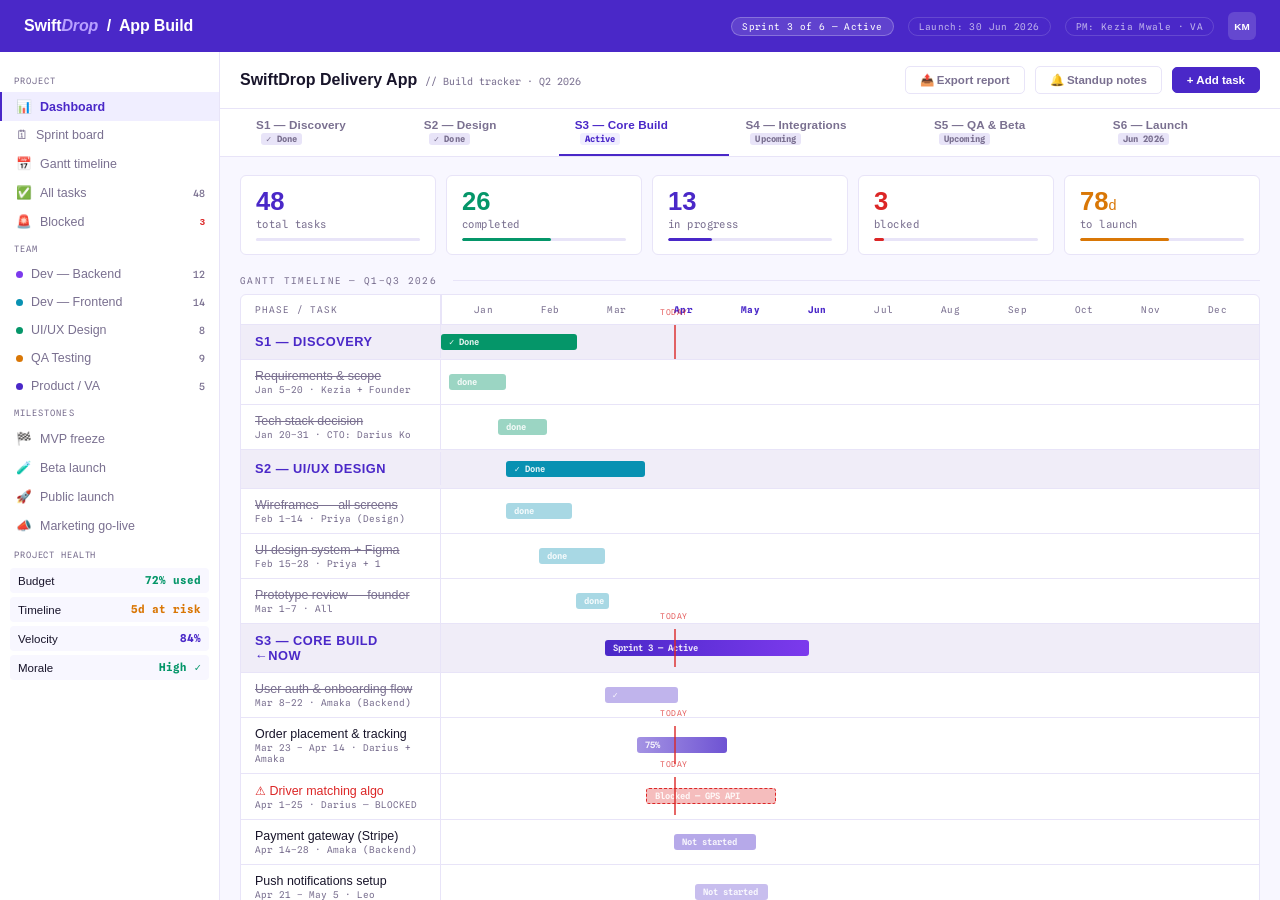
==== pages/app-build-project-tracker.html @ dd09ca9e "Initial commit of optimized portfolio project" ====
<!DOCTYPE html>
<html lang="en">
<head>
<meta charset="UTF-8"/>
<meta name="viewport" content="width=device-width, initial-scale=1.0"/>
<title>Project Tracker — SwiftDrop App</title>
<link href="https://fonts.googleapis.com/css2?family=Cabinet+Grotesk:wght@300;400;500;700;800&family=Spline+Sans+Mono:wght@300;400;500&display=swap" rel="stylesheet"/>
<style>
*,*::before,*::after{box-sizing:border-box;margin:0;padding:0;}
:root{
  --bg:#f8f7ff;
  --white:#ffffff;
  --ink:#18142a;
  --purple:#4a28c8;
  --purple-lt:#6a48e8;
  --purple-pale:#f0eeff;
  --violet:#7c3aed;
  --teal:#0891b2;
  --green:#059669;
  --amber:#d97706;
  --red:#dc2626;
  --fog:#e8e4f8;
  --fog2:#f0edf8;
  --muted:#7a7090;
  --text:#18142a;
  --sans:'Cabinet Grotesk',sans-serif;
  --mono:'Spline Sans Mono',monospace;
}
body{background:var(--bg);font-family:var(--sans);color:var(--text);min-height:100vh;font-size:13px;}
@keyframes fadeUp{from{opacity:0;transform:translateY(8px);}to{opacity:1;transform:translateY(0);}}
@keyframes barSlide{from{width:0;}to{}}
.f1{animation:fadeUp .4s ease both .05s;}
.f2{animation:fadeUp .4s ease both .1s;}
.f3{animation:fadeUp .4s ease both .15s;}
.f4{animation:fadeUp .4s ease both .2s;}
.f5{animation:fadeUp .4s ease both .25s;}

/* TOPBAR */
.topbar{height:52px;background:var(--purple);display:flex;align-items:center;padding:0 24px;gap:14px;}
.brand{font-family:var(--sans);font-weight:800;font-size:1rem;color:#fff;letter-spacing:-.01em;}
.brand em{font-style:italic;color:#b8a0ff;}
.tb-sep{flex:1;}
.tb-chip{font-family:var(--mono);font-size:.58rem;padding:3px 10px;border-radius:40px;border:1px solid rgba(255,255,255,.15);color:rgba(255,255,255,.65);letter-spacing:.04em;}
.tb-chip.hi{background:rgba(255,255,255,.12);color:#fff;border-color:rgba(255,255,255,.25);}
.tb-avatar{width:28px;height:28px;border-radius:6px;background:rgba(255,255,255,.15);display:flex;align-items:center;justify-content:center;font-size:.62rem;font-weight:700;color:#fff;font-family:var(--sans);}

/* LAYOUT */
.shell{display:flex;height:calc(100vh - 52px);}

/* LEFT */
.left{width:220px;background:var(--white);border-right:1px solid var(--fog);display:flex;flex-direction:column;padding:16px 0;overflow-y:auto;flex-shrink:0;}
.ls-label{font-family:var(--mono);font-size:.55rem;letter-spacing:.12em;text-transform:uppercase;color:var(--muted);padding:0 14px 6px;margin-top:8px;}
.ls-item{display:flex;align-items:center;gap:8px;padding:7px 14px;font-size:.78rem;font-weight:500;color:var(--muted);cursor:pointer;border-left:2px solid transparent;transition:all .12s;}
.ls-item:hover{background:var(--fog2);color:var(--ink);}
.ls-item.active{border-left-color:var(--purple);background:var(--purple-pale);color:var(--purple);font-weight:700;}
.ls-dot{width:7px;height:7px;border-radius:50%;flex-shrink:0;}
.ls-count{margin-left:auto;font-size:.62rem;font-family:var(--mono);color:var(--muted);}
.ls-alert{margin-left:auto;font-size:.6rem;font-weight:700;color:var(--red);}

.health-wrap{margin:10px 10px 4px;}
.health-title{font-family:var(--mono);font-size:.55rem;letter-spacing:.1em;text-transform:uppercase;color:var(--muted);margin-bottom:8px;padding:0 4px;}
.health-item{display:flex;align-items:center;gap:8px;padding:6px 8px;border-radius:4px;margin-bottom:4px;background:var(--bg);}
.hi-label{font-size:.72rem;font-weight:500;flex:1;}
.hi-val{font-family:var(--mono);font-size:.68rem;font-weight:700;}

/* MAIN */
.main{flex:1;display:flex;flex-direction:column;overflow:hidden;}
.main-header{padding:14px 20px;background:var(--white);border-bottom:1px solid var(--fog);display:flex;align-items:center;gap:10px;flex-shrink:0;}
.mh-title{font-weight:800;font-size:1rem;color:var(--ink);}
.mh-sub{font-family:var(--mono);font-size:.62rem;color:var(--muted);margin-left:4px;}
.mh-sep{flex:1;}
.mh-btn{padding:6px 14px;border:1.5px solid var(--fog);border-radius:5px;font-family:var(--sans);font-size:.72rem;font-weight:600;cursor:pointer;background:none;color:var(--muted);transition:all .12s;}
.mh-btn:hover{border-color:var(--purple);color:var(--purple);}
.mh-btn.primary{background:var(--purple);border-color:var(--purple);color:#fff;}
.mh-btn.primary:hover{background:var(--purple-lt);}

/* SPRINT TABS */
.sprint-row{display:flex;align-items:center;gap:0;padding:0 20px;background:var(--white);border-bottom:1px solid var(--fog);flex-shrink:0;}
.sprint-tab{padding:9px 16px;font-size:.73rem;font-weight:700;font-family:var(--sans);color:var(--muted);cursor:pointer;border-bottom:2px solid transparent;transition:all .12s;letter-spacing:.01em;}
.sprint-tab:hover{color:var(--ink);}
.sprint-tab.active{color:var(--purple);border-bottom-color:var(--purple);}
.sprint-tab .st-badge{display:inline-block;font-size:.55rem;font-family:var(--mono);padding:1px 5px;border-radius:3px;margin-left:5px;background:var(--fog);color:var(--muted);}
.sprint-tab.active .st-badge{background:var(--purple-pale);color:var(--purple);}

/* SCROLL AREA */
.scroll-area{flex:1;overflow-y:auto;padding:18px 20px 40px;}

/* STAT ROW */
.stat-row{display:grid;grid-template-columns:repeat(5,1fr);gap:10px;margin-bottom:20px;}
.stat-card{background:var(--white);border:1px solid var(--fog);border-radius:6px;padding:13px 15px;}
.sc-num{font-weight:800;font-size:1.6rem;line-height:1;color:var(--ink);}
.sc-label{font-size:.66rem;color:var(--muted);margin-top:3px;font-family:var(--mono);letter-spacing:.04em;}
.sc-bar{height:3px;background:var(--fog);border-radius:3px;margin-top:8px;overflow:hidden;}
.sc-fill{height:100%;border-radius:3px;animation:barSlide .8s ease both;}

/* GANTT */
.gantt-wrap{background:var(--white);border:1px solid var(--fog);border-radius:6px;overflow:hidden;margin-bottom:18px;}
.gantt-header{display:grid;grid-template-columns:200px 1fr;border-bottom:1px solid var(--fog);}
.gh-label{padding:9px 14px;font-family:var(--mono);font-size:.58rem;letter-spacing:.1em;text-transform:uppercase;color:var(--muted);border-right:1px solid var(--fog);}
.gh-weeks{display:grid;padding:0 8px;}
.gw-label{font-family:var(--mono);font-size:.58rem;color:var(--muted);text-align:center;padding:9px 0;letter-spacing:.04em;}

.gantt-row{display:grid;grid-template-columns:200px 1fr;border-bottom:1px solid var(--fog);align-items:center;}
.gantt-row:last-child{border-bottom:none;}
.gantt-row.phase-header{background:var(--fog2);}
.gr-label{padding:9px 14px;border-right:1px solid var(--fog);font-size:.78rem;}
.gr-phase{font-weight:800;font-size:.8rem;color:var(--purple);text-transform:uppercase;letter-spacing:.04em;}
.gr-task{color:var(--ink);font-weight:500;}
.gr-task.done{color:var(--muted);text-decoration:line-through;}
.gr-meta{font-family:var(--mono);font-size:.58rem;color:var(--muted);margin-top:1px;}
.gr-bars{padding:6px 8px;position:relative;height:38px;}
.gantt-bar{position:absolute;top:50%;transform:translateY(-50%);height:16px;border-radius:3px;display:flex;align-items:center;padding:0 8px;font-family:var(--mono);font-size:.55rem;font-weight:600;color:rgba(255,255,255,.9);white-space:nowrap;overflow:hidden;animation:barSlide .7s ease both;}
.today-line{position:absolute;top:0;bottom:0;width:2px;background:var(--red);z-index:10;opacity:.7;}
.today-line::before{content:'TODAY';position:absolute;top:-18px;left:-14px;font-family:var(--mono);font-size:.5rem;color:var(--red);letter-spacing:.06em;}

/* STATUS BADGE */
.status-tag{display:inline-flex;align-items:center;gap:4px;font-size:.6rem;font-family:var(--mono);font-weight:600;letter-spacing:.04em;padding:2px 7px;border-radius:3px;text-transform:uppercase;}
.st-done{background:rgba(5,150,105,.1);color:var(--green);}
.st-active{background:rgba(74,40,200,.1);color:var(--purple);}
.st-blocked{background:rgba(220,38,38,.1);color:var(--red);}
.st-pending{background:rgba(217,119,6,.1);color:var(--amber);}
.st-review{background:rgba(8,145,178,.1);color:var(--teal);}

/* TASK LIST */
.task-section{background:var(--white);border:1px solid var(--fog);border-radius:6px;overflow:hidden;margin-bottom:18px;}
.ts-header{padding:12px 16px;border-bottom:1px solid var(--fog);display:flex;align-items:center;gap:10px;}
.ts-title{font-weight:800;font-size:.85rem;}
.ts-count{font-family:var(--mono);font-size:.62rem;color:var(--muted);}
.ts-sep{flex:1;}

table.task-table{width:100%;border-collapse:collapse;}
.task-table th{font-family:var(--mono);font-size:.55rem;letter-spacing:.1em;text-transform:uppercase;color:var(--muted);padding:8px 14px;text-align:left;border-bottom:1px solid var(--fog);background:var(--bg);}
.task-table td{padding:10px 14px;font-size:.78rem;border-bottom:1px solid var(--fog);vertical-align:middle;}
.task-table tr:last-child td{border-bottom:none;}
.task-table tr:hover td{background:var(--fog2);}
.task-table tr.blocked-row td{background:#fff8f8;}

.task-check{width:15px;height:15px;border-radius:3px;border:1.5px solid var(--fog);display:inline-flex;align-items:center;justify-content:center;font-size:.58rem;color:var(--green);cursor:pointer;flex-shrink:0;}
.task-check.done{background:var(--green);border-color:var(--green);color:#fff;}
.assignee-chip{display:inline-flex;align-items:center;gap:5px;font-size:.68rem;}
.ac-dot{width:20px;height:20px;border-radius:50%;display:flex;align-items:center;justify-content:center;font-size:.58rem;font-weight:700;color:#fff;flex-shrink:0;}
.priority-dot{width:7px;height:7px;border-radius:50%;display:inline-block;margin-right:3px;}

/* VA NOTES */
.va-notes-section{background:var(--white);border:1px solid var(--fog);border-radius:6px;padding:16px;margin-bottom:18px;}
.va-lbl{font-family:var(--mono);font-size:.58rem;letter-spacing:.12em;text-transform:uppercase;color:var(--purple);margin-bottom:10px;}
.va-note-row{display:flex;gap:10px;font-size:.76rem;padding:8px 0;border-bottom:1px solid var(--fog);line-height:1.5;}
.va-note-row:last-child{border-bottom:none;}
.vn-tag{font-family:var(--mono);font-size:.55rem;font-weight:700;letter-spacing:.06em;padding:2px 7px;border-radius:3px;flex-shrink:0;height:fit-content;margin-top:1px;}

::-webkit-scrollbar{width:4px;}
::-webkit-scrollbar-track{background:transparent;}
::-webkit-scrollbar-thumb{background:var(--fog);border-radius:10px;}
</style>

<!-- SEO & Performance Optimization -->
<meta name="description" content="Philipina Andrea Chezue is a freelance Executive Virtual Assistant in Dar es Salaam, specializing in remote operations, travel logistics, and project coordination for founders globally.">
<meta name="keywords" content="Executive Virtual Assistant, Remote VA, Operations Assistant, Project Coordination, Travel Logistics, Tanzania VA, Portfolio">
<meta name="robots" content="index, follow">
<meta http-equiv="X-UA-Compatible" content="IE=edge">
<link rel="canonical" href="https://philipinachezue.com/">
<link rel="manifest" href="/manifest.json">
<link rel="icon" type="image/x-icon" href="/assets/favicon.ico">

<!-- Open Graph / Social -->
<meta property="og:title" content="Philipina Andrea Chezue — Executive Virtual Assistant">
<meta property="og:description" content="Reclaim your time through expert operations, travel logistics, and project coordination that actually works.">
<meta property="og:type" content="website">
<meta property="og:url" content="https://philipinachezue.com/">
<meta property="og:image" content="https://philipinachezue.com/assets/images/img_9f2ae763.jpg">

<!-- Twitter -->
<meta name="twitter:card" content="summary_large_image">
<meta name="twitter:title" content="Philipina Andrea Chezue — Executive VA">
<meta name="twitter:description" content="Reclaim your time through expert operations and project coordination.">
<meta name="twitter:image" content="https://philipinachezue.com/assets/images/img_9f2ae763.jpg">

<!-- Structured Data -->
<script type="application/ld+json">
{
  "@context": "https://schema.org/",
  "@type": "Person",
  "name": "Philipina Andrea Chezue",
  "jobTitle": "Executive Virtual Assistant",
  "url": "https://philipinachezue.com",
  "email": "philipinachezue@outlook.com",
  "address": {
    "@type": "PostalAddress",
    "addressLocality": "Dar es Salaam",
    "addressCountry": "Tanzania"
  },
  "sameAs": [
    "https://www.linkedin.com/in/philipinaandreachezue/"
  ],
  "knowsAbout": ["Executive Support", "Project Coordination", "Travel Logistics", "Operations"]
}
</script>
<!-- End SEO -->

</head>
<body>

<div class="topbar">
  <div class="brand">Swift<em>Drop</em> &nbsp;/&nbsp; App Build</div>
  <div class="tb-sep"></div>
  <div class="tb-chip hi">Sprint 3 of 6 — Active</div>
  <div class="tb-chip">Launch: 30 Jun 2026</div>
  <div class="tb-chip">PM: Kezia Mwale · VA</div>
  <div class="tb-avatar">KM</div>
</div>

<div class="shell">

  <!-- LEFT -->
  <div class="left">
    <div class="ls-label">Project</div>
    <div class="ls-item active"><span>📊</span>Dashboard</div>
    <div class="ls-item"><span>🗓</span>Sprint board</div>
    <div class="ls-item"><span>📅</span>Gantt timeline</div>
    <div class="ls-item"><span>✅</span>All tasks<span class="ls-count">48</span></div>
    <div class="ls-item"><span>🚨</span>Blocked<span class="ls-alert">3</span></div>

    <div class="ls-label">Team</div>
    <div class="ls-item"><span class="ls-dot" style="background:#7c3aed"></span>Dev — Backend<span class="ls-count">12</span></div>
    <div class="ls-item"><span class="ls-dot" style="background:#0891b2"></span>Dev — Frontend<span class="ls-count">14</span></div>
    <div class="ls-item"><span class="ls-dot" style="background:#059669"></span>UI/UX Design<span class="ls-count">8</span></div>
    <div class="ls-item"><span class="ls-dot" style="background:#d97706"></span>QA Testing<span class="ls-count">9</span></div>
    <div class="ls-item"><span class="ls-dot" style="background:#4a28c8"></span>Product / VA<span class="ls-count">5</span></div>

    <div class="ls-label">Milestones</div>
    <div class="ls-item"><span>🏁</span>MVP freeze</div>
    <div class="ls-item"><span>🧪</span>Beta launch</div>
    <div class="ls-item"><span>🚀</span>Public launch</div>
    <div class="ls-item"><span>📣</span>Marketing go-live</div>

    <div class="health-wrap">
      <div class="health-title">Project health</div>
      <div class="health-item"><div class="hi-label">Budget</div><div class="hi-val" style="color:var(--green)">72% used</div></div>
      <div class="health-item"><div class="hi-label">Timeline</div><div class="hi-val" style="color:var(--amber)">5d at risk</div></div>
      <div class="health-item"><div class="hi-label">Velocity</div><div class="hi-val" style="color:var(--purple)">84%</div></div>
      <div class="health-item"><div class="hi-label">Morale</div><div class="hi-val" style="color:var(--green)">High ✓</div></div>
    </div>
  </div>

  <!-- MAIN -->
  <div class="main">
    <div class="main-header f1">
      <div>
        <span class="mh-title">SwiftDrop Delivery App</span>
        <span class="mh-sub">// Build tracker · Q2 2026</span>
      </div>
      <div class="mh-sep"></div>
      <button class="mh-btn">📤 Export report</button>
      <button class="mh-btn">🔔 Standup notes</button>
      <button class="mh-btn primary">+ Add task</button>
    </div>

    <div class="sprint-row">
      <div class="sprint-tab">S1 — Discovery <span class="st-badge">✓ Done</span></div>
      <div class="sprint-tab">S2 — Design <span class="st-badge">✓ Done</span></div>
      <div class="sprint-tab active">S3 — Core Build <span class="st-badge">Active</span></div>
      <div class="sprint-tab">S4 — Integrations <span class="st-badge">Upcoming</span></div>
      <div class="sprint-tab">S5 — QA & Beta <span class="st-badge">Upcoming</span></div>
      <div class="sprint-tab">S6 — Launch <span class="st-badge">Jun 2026</span></div>
    </div>

    <div class="scroll-area">

      <!-- STAT ROW -->
      <div class="stat-row f2">
        <div class="stat-card">
          <div class="sc-num" style="color:var(--purple)">48</div>
          <div class="sc-label">total tasks</div>
          <div class="sc-bar"><div class="sc-fill" style="width:100%;background:var(--fog);"></div></div>
        </div>
        <div class="stat-card">
          <div class="sc-num" style="color:var(--green)">26</div>
          <div class="sc-label">completed</div>
          <div class="sc-bar"><div class="sc-fill" style="width:54%;background:var(--green);"></div></div>
        </div>
        <div class="stat-card">
          <div class="sc-num" style="color:var(--purple)">13</div>
          <div class="sc-label">in progress</div>
          <div class="sc-bar"><div class="sc-fill" style="width:27%;background:var(--purple);"></div></div>
        </div>
        <div class="stat-card">
          <div class="sc-num" style="color:var(--red)">3</div>
          <div class="sc-label">blocked</div>
          <div class="sc-bar"><div class="sc-fill" style="width:6%;background:var(--red);"></div></div>
        </div>
        <div class="stat-card">
          <div class="sc-num" style="color:var(--amber)">78<span style="font-size:.9rem;font-weight:400">d</span></div>
          <div class="sc-label">to launch</div>
          <div class="sc-bar"><div class="sc-fill" style="width:54%;background:var(--amber);"></div></div>
        </div>
      </div>

      <!-- GANTT -->
      <div class="sec-label f3" style="font-family:var(--mono);font-size:.58rem;letter-spacing:.14em;text-transform:uppercase;color:var(--muted);margin-bottom:8px;display:flex;align-items:center;gap:8px;">Gantt Timeline — Q1–Q3 2026 <span style="flex:1;height:1px;background:var(--fog);display:block;margin-left:8px;"></span></div>
      <div class="gantt-wrap f3">
        <div class="gantt-header">
          <div class="gh-label">Phase / Task</div>
          <div style="display:grid;grid-template-columns:repeat(12,1fr);padding:0 8px;border-left:1px solid var(--fog);">
            <div class="gw-label">Jan</div><div class="gw-label">Feb</div><div class="gw-label">Mar</div>
            <div class="gw-label" style="color:var(--purple);font-weight:700;">Apr</div>
            <div class="gw-label" style="color:var(--purple);font-weight:700;">May</div>
            <div class="gw-label" style="color:var(--purple);font-weight:700;">Jun</div>
            <div class="gw-label">Jul</div><div class="gw-label">Aug</div><div class="gw-label">Sep</div>
            <div class="gw-label">Oct</div><div class="gw-label">Nov</div><div class="gw-label">Dec</div>
          </div>
        </div>

        <!-- Phase rows. Grid = 12 cols. Left offset & width as % of 12 cols -->
        <!-- S1 Discovery: Jan-Feb = col 1-2 → left 0%, width 16.6% -->
        <div class="gantt-row phase-header">
          <div class="gr-label"><span class="gr-phase">S1 — Discovery</span></div>
          <div class="gr-bars" style="position:relative;height:34px;">
            <div class="today-line" style="left:28.5%;"></div>
            <div class="gantt-bar" style="left:0%;width:16.6%;background:var(--green);animation-delay:.1s">✓ Done</div>
          </div>
        </div>
        <div class="gantt-row">
          <div class="gr-label"><div class="gr-task done">Requirements & scope</div><div class="gr-meta">Jan 5–20 · Kezia + Founder</div></div>
          <div class="gr-bars"><div class="gantt-bar" style="left:1%;width:7%;background:rgba(5,150,105,.4);animation-delay:.12s;">done</div></div>
        </div>
        <div class="gantt-row">
          <div class="gr-label"><div class="gr-task done">Tech stack decision</div><div class="gr-meta">Jan 20–31 · CTO: Darius Ko</div></div>
          <div class="gr-bars"><div class="gantt-bar" style="left:7%;width:6%;background:rgba(5,150,105,.4);animation-delay:.14s;">done</div></div>
        </div>

        <div class="gantt-row phase-header">
          <div class="gr-label"><span class="gr-phase">S2 — UI/UX Design</span></div>
          <div class="gr-bars"><div class="gantt-bar" style="left:8%;width:17%;background:var(--teal);animation-delay:.16s">✓ Done</div></div>
        </div>
        <div class="gantt-row">
          <div class="gr-label"><div class="gr-task done">Wireframes — all screens</div><div class="gr-meta">Feb 1–14 · Priya (Design)</div></div>
          <div class="gr-bars"><div class="gantt-bar" style="left:8%;width:8%;background:rgba(8,145,178,.35);animation-delay:.18s">done</div></div>
        </div>
        <div class="gantt-row">
          <div class="gr-label"><div class="gr-task done">UI design system + Figma</div><div class="gr-meta">Feb 15–28 · Priya + 1</div></div>
          <div class="gr-bars"><div class="gantt-bar" style="left:12%;width:8%;background:rgba(8,145,178,.35);animation-delay:.2s">done</div></div>
        </div>
        <div class="gantt-row">
          <div class="gr-label"><div class="gr-task done">Prototype review — founder</div><div class="gr-meta">Mar 1–7 · All</div></div>
          <div class="gr-bars"><div class="gantt-bar" style="left:16.5%;width:4%;background:rgba(8,145,178,.35);animation-delay:.22s">done</div></div>
        </div>

        <div class="gantt-row phase-header">
          <div class="gr-label"><span class="gr-phase" style="color:var(--purple)">S3 — Core Build ←NOW</span></div>
          <div class="gr-bars" style="position:relative;">
            <div class="today-line" style="left:28.5%;"></div>
            <div class="gantt-bar" style="left:20%;width:25%;background:linear-gradient(90deg,var(--purple),var(--violet));animation-delay:.24s">Sprint 3 — Active</div>
          </div>
        </div>
        <div class="gantt-row">
          <div class="gr-label"><div class="gr-task done">User auth & onboarding flow</div><div class="gr-meta">Mar 8–22 · Amaka (Backend)</div></div>
          <div class="gr-bars"><div class="gantt-bar" style="left:20%;width:9%;background:rgba(74,40,200,.35);animation-delay:.26s">✓</div></div>
        </div>
        <div class="gantt-row">
          <div class="gr-label"><div class="gr-task">Order placement & tracking</div><div class="gr-meta">Mar 23 – Apr 14 · Darius + Amaka</div></div>
          <div class="gr-bars" style="position:relative;"><div class="today-line" style="left:28.5%;"></div><div class="gantt-bar" style="left:24%;width:11%;background:linear-gradient(90deg,rgba(74,40,200,.5),rgba(74,40,200,.8));animation-delay:.28s">75%</div></div>
        </div>
        <div class="gantt-row">
          <div class="gr-label"><div class="gr-task" style="color:var(--red)">⚠ Driver matching algo</div><div class="gr-meta">Apr 1–25 · Darius — BLOCKED</div></div>
          <div class="gr-bars" style="position:relative;"><div class="today-line" style="left:28.5%;"></div><div class="gantt-bar" style="left:25%;width:16%;background:rgba(220,38,38,.3);border:1px dashed var(--red);animation-delay:.30s">Blocked — GPS API</div></div>
        </div>
        <div class="gantt-row">
          <div class="gr-label"><div class="gr-task">Payment gateway (Stripe)</div><div class="gr-meta">Apr 14–28 · Amaka (Backend)</div></div>
          <div class="gr-bars"><div class="gantt-bar" style="left:28.5%;width:10%;background:rgba(74,40,200,.4);animation-delay:.32s">Not started</div></div>
        </div>
        <div class="gantt-row">
          <div class="gr-label"><div class="gr-task">Push notifications setup</div><div class="gr-meta">Apr 21 – May 5 · Leo (Frontend)</div></div>
          <div class="gr-bars"><div class="gantt-bar" style="left:31%;width:9%;background:rgba(74,40,200,.3);animation-delay:.34s">Not started</div></div>
        </div>

        <div class="gantt-row phase-header">
          <div class="gr-label"><span class="gr-phase" style="color:var(--muted)">S4 — Integrations</span></div>
          <div class="gr-bars"><div class="gantt-bar" style="left:37%;width:17%;background:rgba(217,119,6,.5);animation-delay:.36s">Upcoming — May</div></div>
        </div>
        <div class="gantt-row">
          <div class="gr-label"><div class="gr-task" style="color:var(--muted)">Google Maps / GPS live</div><div class="gr-meta">May 1–14 · Darius</div></div>
          <div class="gr-bars"><div class="gantt-bar" style="left:37%;width:9%;background:rgba(217,119,6,.25);animation-delay:.38s">planned</div></div>
        </div>
        <div class="gantt-row">
          <div class="gr-label"><div class="gr-task" style="color:var(--muted)">SMS alerts (Twilio)</div><div class="gr-meta">May 12–22 · Amaka</div></div>
          <div class="gr-bars"><div class="gantt-bar" style="left:42%;width:7%;background:rgba(217,119,6,.25);animation-delay:.40s">planned</div></div>
        </div>

        <div class="gantt-row phase-header">
          <div class="gr-label"><span class="gr-phase" style="color:var(--muted)">S5 — QA & Beta</span></div>
          <div class="gr-bars"><div class="gantt-bar" style="left:50%;width:17%;background:rgba(8,145,178,.4);animation-delay:.42s">Jun — QA & Beta</div></div>
        </div>

        <div class="gantt-row phase-header">
          <div class="gr-label"><span class="gr-phase" style="color:var(--muted)">S6 — Public Launch 🚀</span></div>
          <div class="gr-bars"><div class="gantt-bar" style="left:66%;width:4%;background:rgba(74,40,200,.6);animation-delay:.44s">30 Jun</div></div>
        </div>
      </div>

      <!-- ACTIVE SPRINT TASKS -->
      <div class="task-section f4">
        <div class="ts-header">
          <div class="ts-title">Sprint 3 Tasks — Core Build</div>
          <div class="ts-count">Apr 1–30 · 18 tasks · 10 done · 3 blocked</div>
          <div class="ts-sep"></div>
          <div style="font-size:.7rem;color:var(--muted);">Sort by: <strong style="color:var(--purple);cursor:pointer;">Priority</strong></div>
        </div>
        <table class="task-table">
          <thead><tr><th></th><th>Task</th><th>Assignee</th><th>Module</th><th>Status</th><th>Due</th><th>Note</th></tr></thead>
          <tbody>
            <tr class="blocked-row">
              <td><div class="task-check done">✓</div></td>
              <td style="font-weight:600;">Driver matching algorithm <span style="font-size:.62rem;background:rgba(220,38,38,.1);color:var(--red);padding:1px 6px;border-radius:3px;font-family:var(--mono);font-weight:700;margin-left:4px;">BLOCKED</span></td>
              <td><div class="assignee-chip"><div class="ac-dot" style="background:#7c3aed">DK</div>Darius Ko</div></td>
              <td><span style="font-size:.68rem;color:var(--muted);">Core engine</span></td>
              <td><span class="status-tag st-blocked">⚠ Blocked</span></td>
              <td style="font-family:var(--mono);font-size:.68rem;color:var(--red);">Apr 25</td>
              <td style="font-size:.68rem;color:var(--red);">GPS API key pending founder</td>
            </tr>
            <tr>
              <td><div class="task-check"></div></td>
              <td style="font-weight:600;">Stripe payment gateway integration</td>
              <td><div class="assignee-chip"><div class="ac-dot" style="background:#059669">AO</div>Amaka Obi</div></td>
              <td><span style="font-size:.68rem;color:var(--muted);">Payments</span></td>
              <td><span class="status-tag st-active">● In progress</span></td>
              <td style="font-family:var(--mono);font-size:.68rem;color:var(--amber);">Apr 28</td>
              <td style="font-size:.68rem;color:var(--muted);">Test keys in env — live keys needed</td>
            </tr>
            <tr>
              <td><div class="task-check"></div></td>
              <td style="font-weight:600;">Order tracking UI — customer view</td>
              <td><div class="assignee-chip"><div class="ac-dot" style="background:#0891b2">LN</div>Leo Nkosi</div></td>
              <td><span style="font-size:.68rem;color:var(--muted);">Frontend</span></td>
              <td><span class="status-tag st-active">● In progress</span></td>
              <td style="font-family:var(--mono);font-size:.68rem;">Apr 20</td>
              <td style="font-size:.68rem;color:var(--muted);">75% — map component remaining</td>
            </tr>
            <tr>
              <td><div class="task-check"></div></td>
              <td style="font-weight:600;">Push notifications — order updates</td>
              <td><div class="assignee-chip"><div class="ac-dot" style="background:#0891b2">LN</div>Leo Nkosi</div></td>
              <td><span style="font-size:.68rem;color:var(--muted);">Frontend</span></td>
              <td><span class="status-tag st-pending">◷ Not started</span></td>
              <td style="font-family:var(--mono);font-size:.68rem;">Apr 30</td>
              <td style="font-size:.68rem;color:var(--muted);">Blocked on payment task completion</td>
            </tr>
            <tr class="blocked-row">
              <td><div class="task-check"></div></td>
              <td style="font-weight:600;">Driver app — GPS broadcast <span style="font-size:.62rem;background:rgba(220,38,38,.1);color:var(--red);padding:1px 6px;border-radius:3px;font-family:var(--mono);font-weight:700;margin-left:4px;">BLOCKED</span></td>
              <td><div class="assignee-chip"><div class="ac-dot" style="background:#7c3aed">DK</div>Darius Ko</div></td>
              <td><span style="font-size:.68rem;color:var(--muted);">Driver app</span></td>
              <td><span class="status-tag st-blocked">⚠ Blocked</span></td>
              <td style="font-family:var(--mono);font-size:.68rem;color:var(--red);">Apr 25</td>
              <td style="font-size:.68rem;color:var(--red);">Same GPS API blocker</td>
            </tr>
            <tr>
              <td><div class="task-check"></div></td>
              <td style="font-weight:600;">Admin dashboard — order overview</td>
              <td><div class="assignee-chip"><div class="ac-dot" style="background:#0891b2">LN</div>Leo Nkosi</div></td>
              <td><span style="font-size:.68rem;color:var(--muted);">Admin panel</span></td>
              <td><span class="status-tag st-review">◈ In review</span></td>
              <td style="font-family:var(--mono);font-size:.68rem;">Apr 17</td>
              <td style="font-size:.68rem;color:var(--teal);">Sent to founder for sign-off</td>
            </tr>
            <tr>
              <td><div class="task-check done">✓</div></td>
              <td style="font-weight:500;color:var(--muted);text-decoration:line-through;">User auth — login & registration</td>
              <td><div class="assignee-chip"><div class="ac-dot" style="background:#059669">AO</div>Amaka Obi</div></td>
              <td><span style="font-size:.68rem;color:var(--muted);">Auth</span></td>
              <td><span class="status-tag st-done">✓ Done</span></td>
              <td style="font-family:var(--mono);font-size:.68rem;color:var(--muted);">Mar 22</td>
              <td style="font-size:.68rem;color:var(--green);">Completed & tested ✓</td>
            </tr>
            <tr>
              <td><div class="task-check done">✓</div></td>
              <td style="font-weight:500;color:var(--muted);text-decoration:line-through;">Database schema — orders & users</td>
              <td><div class="assignee-chip"><div class="ac-dot" style="background:#7c3aed">DK</div>Darius Ko</div></td>
              <td><span style="font-size:.68rem;color:var(--muted);">Backend</span></td>
              <td><span class="status-tag st-done">✓ Done</span></td>
              <td style="font-family:var(--mono);font-size:.68rem;color:var(--muted);">Mar 18</td>
              <td style="font-size:.68rem;color:var(--green);">Completed ✓</td>
            </tr>
          </tbody>
        </table>
      </div>

      <!-- VA NOTES -->
      <div class="va-notes-section f5">
        <div class="va-lbl">⚡ VA Project Notes — Kezia Mwale · 14 April 2026</div>
        <div class="va-note-row">
          <span class="vn-tag" style="background:rgba(220,38,38,.1);color:var(--red);">URGENT</span>
          <span><strong>GPS API blocker (Darius + driver app):</strong> Google Maps Platform key is needed. Founder must approve billing account. I've drafted the setup guide — it's in Notion under <em>Tech Setup / API Keys</em>. Takes 15 minutes to resolve. Two tasks are blocked on this.</span>
        </div>
        <div class="va-note-row">
          <span class="vn-tag" style="background:rgba(217,119,6,.1);color:var(--amber);">ACTION</span>
          <span><strong>Stripe live keys:</strong> Test environment is working. Founder needs to activate the Stripe live account and share keys with Amaka securely (use 1Password — I've created a shared vault). Needed by Apr 21 to stay on schedule.</span>
        </div>
        <div class="va-note-row">
          <span class="vn-tag" style="background:rgba(8,145,178,.1);color:var(--teal);">REVIEW</span>
          <span><strong>Admin dashboard:</strong> Leo's build is done and looks great — please review the Figma prototype link in Slack (#admin-dashboard) and leave feedback by Apr 16 so Leo can implement changes before Apr 20 deadline.</span>
        </div>
        <div class="va-note-row">
          <span class="vn-tag" style="background:rgba(74,40,200,.1);color:var(--purple);">UPDATE</span>
          <span><strong>Sprint 3 on track overall</strong> despite 2 blockers. If GPS API is resolved this week, we recover the schedule. Sprint 4 planning call is booked for Apr 28 at 10:00 AM — I'll send the prep doc 48h before. Launch date Jun 30 is still achievable.</span>
        </div>
      </div>

    </div>
  </div>
</div>
</body>
</html>
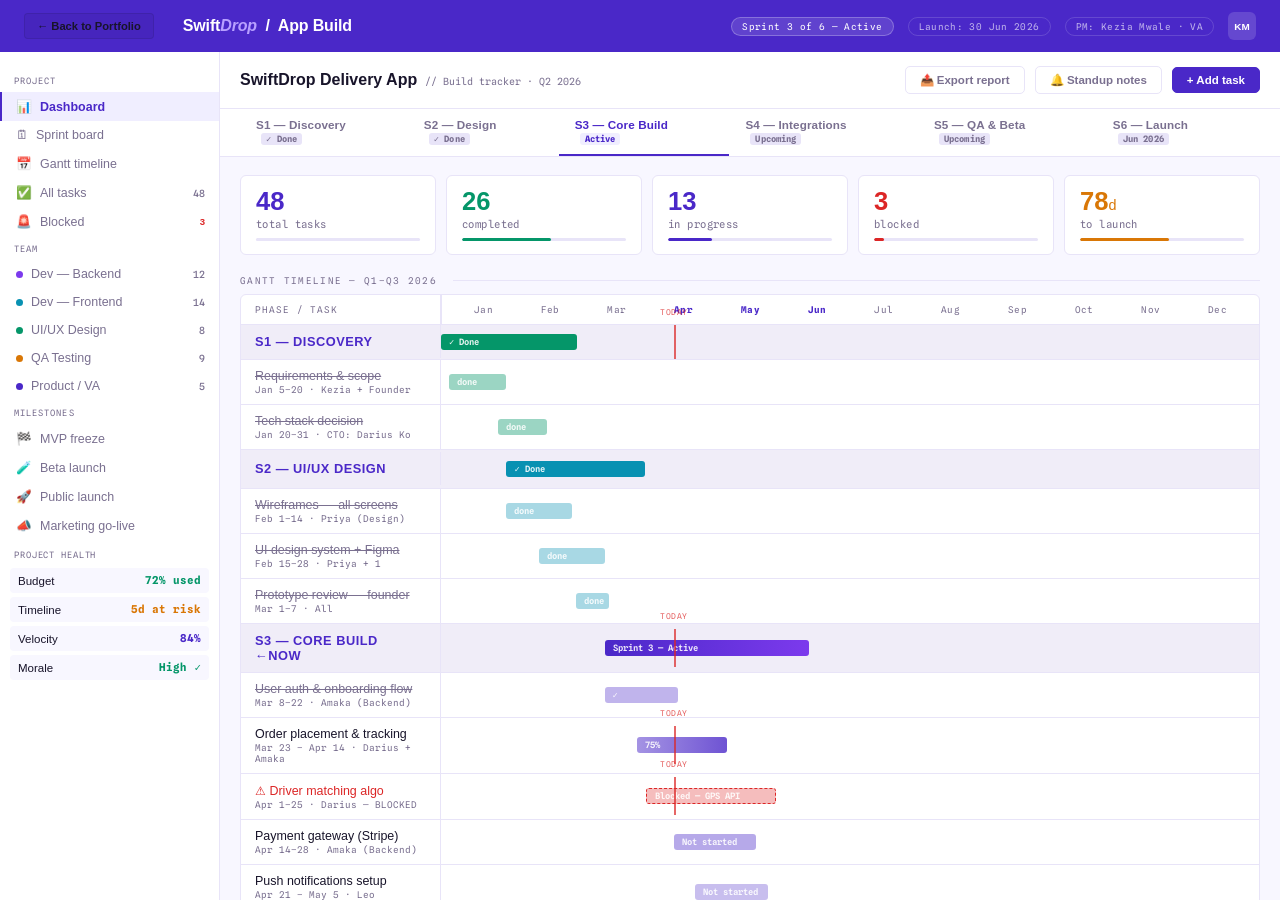
==== commit ad42fa92: "Add 'Back to Portfolio' navigation to all demo pages" ====
--- a/pages/app-build-project-tracker.html
+++ b/pages/app-build-project-tracker.html
@@ -197,10 +197,42 @@
 </script>
 <!-- End SEO -->
 
+
+<style>
+.back-to-portfolio {
+  display: inline-flex;
+  align-items: center;
+  gap: 8px;
+  padding: 6px 12px;
+  background: rgba(0,0,0,0.05);
+  border: 1px solid rgba(0,0,0,0.1);
+  border-radius: 4px;
+  color: inherit;
+  text-decoration: none;
+  font-size: 0.7rem;
+  font-weight: 600;
+  transition: all 0.2s;
+  margin-right: 15px;
+  z-index: 1001;
+  position: relative;
+}
+[data-theme="dark"] .back-to-portfolio, 
+body[style*="background:#0b0d0f"] .back-to-portfolio,
+body[style*="background:var(--bg)"] .back-to-portfolio {
+  background: rgba(255,255,255,0.05);
+  border-color: rgba(255,255,255,0.1);
+}
+.back-to-portfolio:hover {
+  background: var(--clay, var(--gold, var(--accent, #9e5a2e)));
+  color: #fff !important;
+  border-color: transparent;
+}
+</style>
 </head>
 <body>
 
 <div class="topbar">
+  <a href="../index.html" class="back-to-portfolio">← Back to Portfolio</a>
   <div class="brand">Swift<em>Drop</em> &nbsp;/&nbsp; App Build</div>
   <div class="tb-sep"></div>
   <div class="tb-chip hi">Sprint 3 of 6 — Active</div>
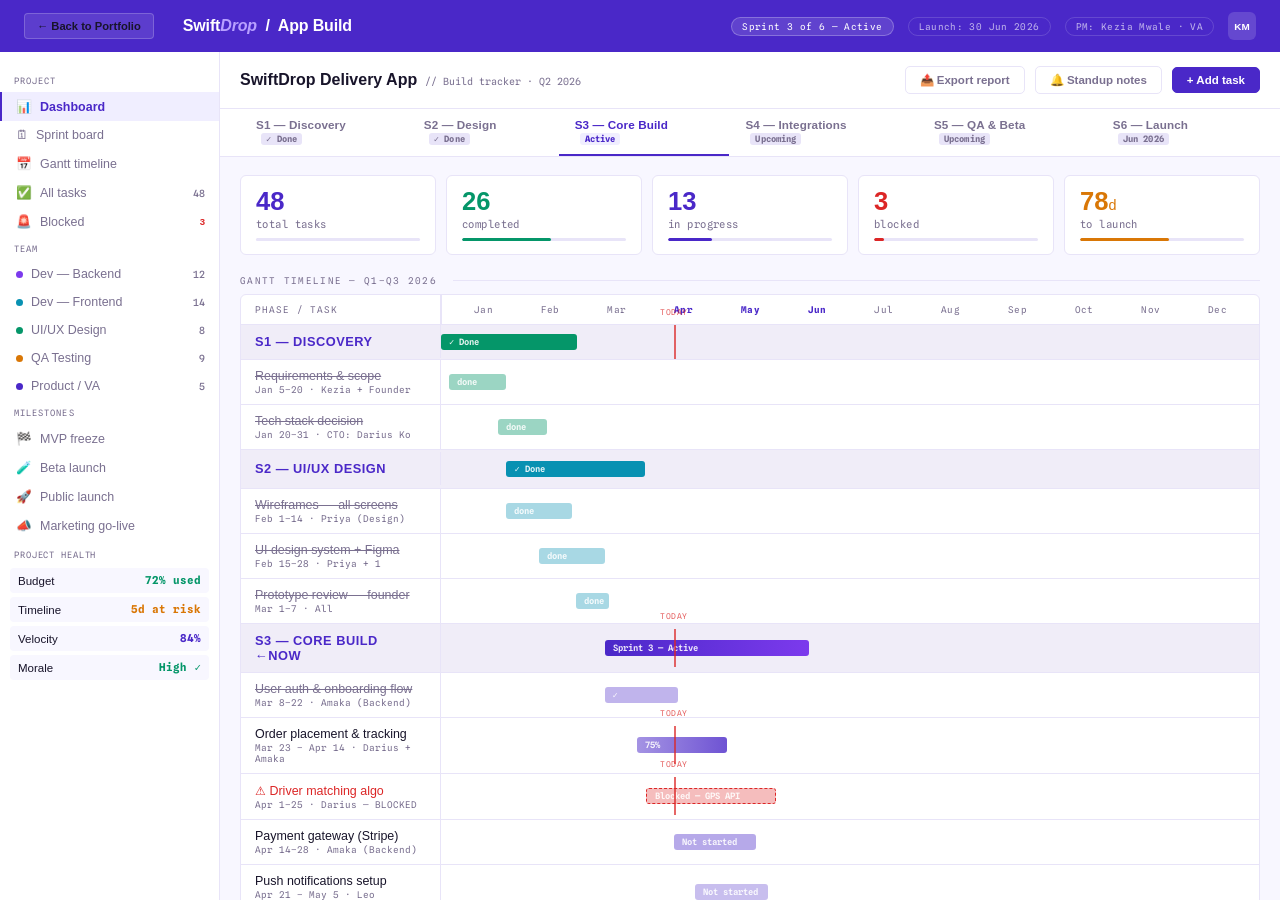
==== commit f3dc8f36: "Fix back button visibility and mailto link compatibility" ====
--- a/pages/app-build-project-tracker.html
+++ b/pages/app-build-project-tracker.html
@@ -204,8 +204,8 @@
   align-items: center;
   gap: 8px;
   padding: 6px 12px;
-  background: rgba(0,0,0,0.05);
-  border: 1px solid rgba(0,0,0,0.1);
+  background: rgba(255,255,255,0.1);
+  border: 1px solid rgba(255,255,255,0.2);
   border-radius: 4px;
   color: inherit;
   text-decoration: none;
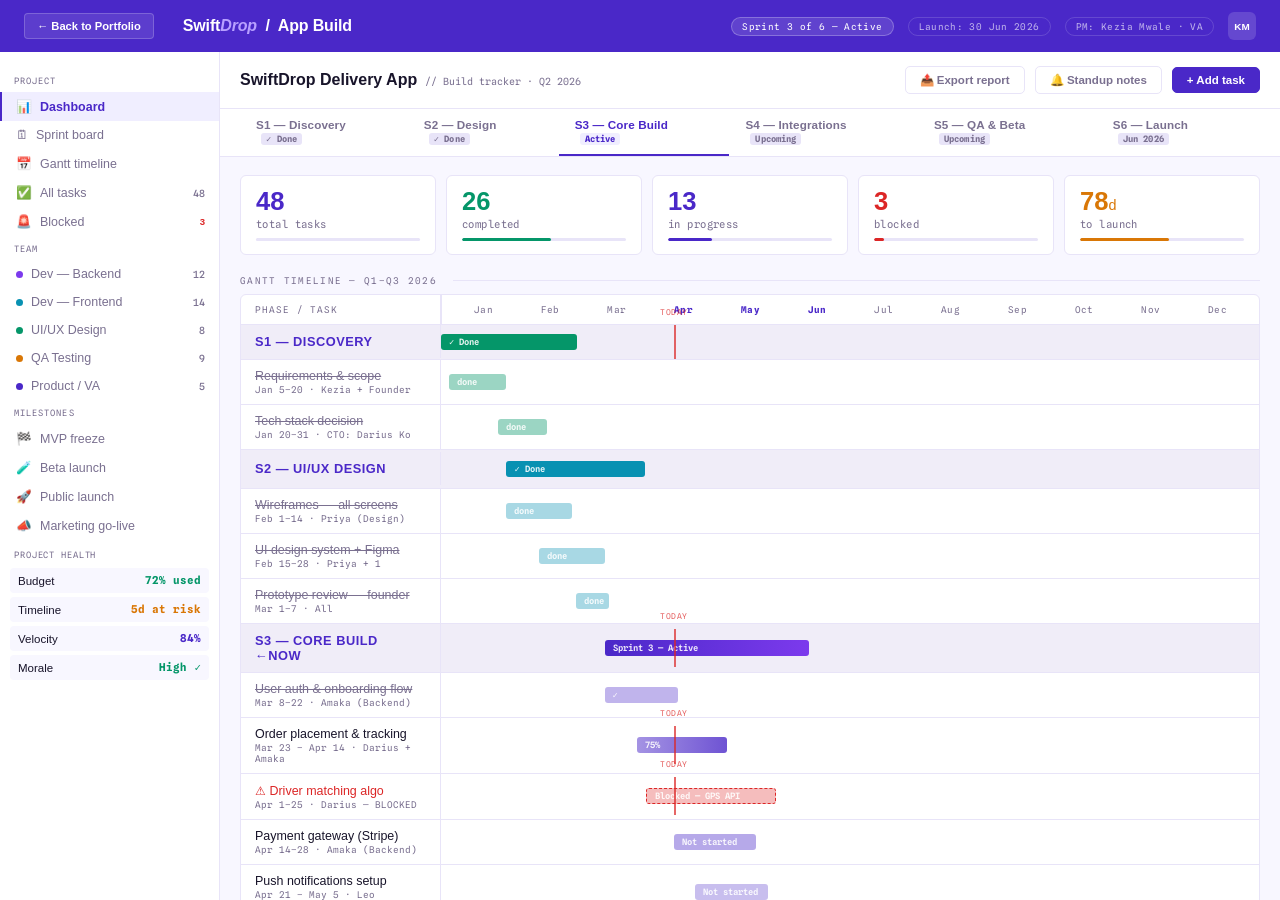
==== commit 526ced8c: "Update navigation: Testimonials link to section, Back to Portfolio to Work section" ====
--- a/pages/app-build-project-tracker.html
+++ b/pages/app-build-project-tracker.html
@@ -151,6 +151,19 @@
 ::-webkit-scrollbar{width:4px;}
 ::-webkit-scrollbar-track{background:transparent;}
 ::-webkit-scrollbar-thumb{background:var(--fog);border-radius:10px;}
+
+/* Responsive Shell Fix */
+@media (max-width: 1100px) {
+  .shell { grid-template-columns: 200px 1fr; height: auto; }
+  .right, .right-panel { grid-column: span 2; border-left: none; border-top: 1px solid var(--fog); height: auto; }
+}
+@media (max-width: 768px) {
+  .shell { display: flex; flex-direction: column; height: auto; }
+  .left, .ls-sidebar { width: 100%; border-right: none; border-bottom: 1px solid var(--fog); height: auto; max-height: 300px; }
+  .main { height: auto; overflow: visible; }
+  .header { height: auto; padding: 10px 20px; flex-wrap: wrap; }
+  .back-to-portfolio { margin-bottom: 8px; }
+}
 </style>
 
 <!-- SEO & Performance Optimization -->
@@ -207,14 +220,15 @@
   background: rgba(255,255,255,0.1);
   border: 1px solid rgba(255,255,255,0.2);
   border-radius: 4px;
-  color: inherit;
+  color: #ffffff !important;
   text-decoration: none;
   font-size: 0.7rem;
-  font-weight: 600;
+  font-weight: 700;
   transition: all 0.2s;
   margin-right: 15px;
   z-index: 1001;
   position: relative;
+  white-space: nowrap;
 }
 [data-theme="dark"] .back-to-portfolio, 
 body[style*="background:#0b0d0f"] .back-to-portfolio,
@@ -224,7 +238,7 @@
 }
 .back-to-portfolio:hover {
   background: var(--clay, var(--gold, var(--accent, #9e5a2e)));
-  color: #fff !important;
+  color: #ffffff !important;
   border-color: transparent;
 }
 </style>
@@ -232,7 +246,7 @@
 <body>
 
 <div class="topbar">
-  <a href="../index.html" class="back-to-portfolio">← Back to Portfolio</a>
+  <a href="../index.html#work" class="back-to-portfolio">← Back to Portfolio</a>
   <div class="brand">Swift<em>Drop</em> &nbsp;/&nbsp; App Build</div>
   <div class="tb-sep"></div>
   <div class="tb-chip hi">Sprint 3 of 6 — Active</div>
